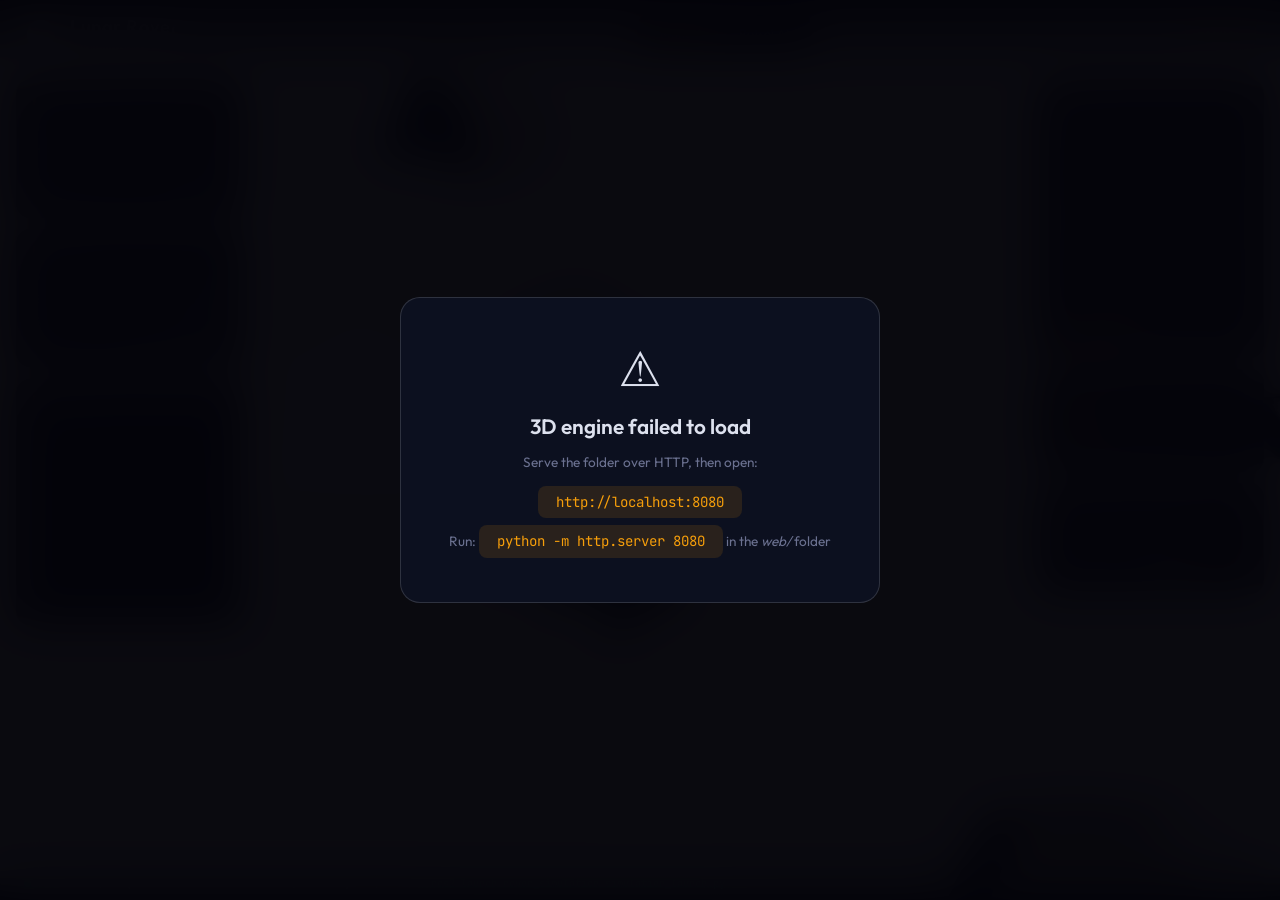
==== web/index.html @ d685cdd5 "Initial clean structure: rover simulation + phase 1/2 setup" ====
<!DOCTYPE html>
<html lang="en">

<head>
  <meta charset="UTF-8" />
  <meta name="viewport" content="width=device-width, initial-scale=1.0" />
  <title>Lunar Rover — Quantum Navigation Sim</title>
  <meta name="description"
    content="Real-time 3D lunar rover simulation with autonomous patrol and quantum-assisted navigation." />
  <link rel="preconnect" href="https://fonts.googleapis.com" />
  <link rel="preconnect" href="https://fonts.gstatic.com" crossorigin />
  <link
    href="https://fonts.googleapis.com/css2?family=JetBrains+Mono:wght@400;600&family=Outfit:wght@300;400;500;600&display=swap"
    rel="stylesheet" />
  <link rel="stylesheet" href="css/style.css" />
</head>

<body>
  <!-- 3D canvas -->
  <div id="canvas-wrap"></div>

  <!-- error overlay (shown if THREE fails) -->
  <div id="load-error" class="load-error" hidden>
    <div class="error-box">
      <span class="error-icon">⚠</span>
      <h2>3D engine failed to load</h2>
      <p>Serve the folder over HTTP, then open:</p>
      <code>http://localhost:8080</code>
      <p class="hint">Run: <code>python -m http.server 8080</code> in the <em>web/</em> folder</p>
    </div>
  </div>

  <!-- ── TOP BAR ──────────────────────────────────────────── -->
  <header class="top-bar" role="banner">
    <div class="brand">
      <div class="brand-moon">🌑</div>
      <div>
        <h1>Lunar Rover</h1>
        <p class="brand-sub">Quantum Navigation · Phase 3 Simulation</p>
      </div>
    </div>

    <div class="mode-tabs" role="tablist" aria-label="Drive mode">
      <button id="tab-manual" type="button" class="tab active" data-mode="manual" role="tab"
        aria-selected="true">Manual</button>
      <button id="tab-patrol" type="button" class="tab" data-mode="patrol" role="tab" aria-selected="false">Patrol
        AI</button>
    </div>

    <div class="top-info">
      <span class="top-badge" id="badge-mode">MANUAL</span>
    </div>
  </header>

  <!-- ── LEFT HUD — Telemetry ──────────────────────────────── -->
  <aside class="hud left" aria-label="Telemetry">
    <section class="panel">
      <h2>Telemetry</h2>
      <dl class="stats">
        <div class="stat-row">
          <dt>Speed</dt>
          <dd id="stat-speed" class="accent">0.00 m/s</dd>
        </div>
        <div class="stat-row">
          <dt>Heading</dt>
          <dd id="stat-heading">0°</dd>
        </div>
        <div class="stat-row">
          <dt>Position</dt>
          <dd id="stat-pos">−3.0, 3.0</dd>
        </div>
        <div class="stat-row">
          <dt>Goal dist.</dt>
          <dd id="stat-goal" class="goal-dd">— m</dd>
        </div>
      </dl>
    </section>

    <section class="panel">
      <h2>System</h2>
      <dl class="stats">
        <div class="stat-row">
          <dt>Battery</dt>
          <dd id="stat-battery" class="success">100%</dd>
        </div>
        <div class="stat-row">
          <dt>Gravity</dt>
          <dd id="stat-grav">1.62 m/s²</dd>
        </div>
        <div class="stat-row">
          <dt>Surface °C</dt>
          <dd id="stat-temp">−153 °C</dd>
        </div>
        <div class="stat-row">
          <dt>Terrain</dt>
          <dd>Lunar regolith</dd>
        </div>
      </dl>
    </section>

    <section class="panel mini-map-panel">
      <h2>Mini Map</h2>
      <canvas id="minimap" width="176" height="176" aria-label="Overhead mini map"></canvas>
    </section>
  </aside>

  <!-- ── RIGHT HUD — Controls ──────────────────────────────── -->
  <aside class="hud right" aria-label="Controls">
    <section class="panel controls-panel">
      <h2>Drive</h2>
      <p class="hint">WASD · Arrow keys · On-screen pad</p>
      <div class="dpad" id="dpad" role="group" aria-label="Direction pad">
        <button id="btn-fwd" type="button" class="dpad-btn" data-key="w" aria-label="Forward">▲</button>
        <button id="btn-left" type="button" class="dpad-btn" data-key="a" aria-label="Turn left">◀</button>
        <button id="btn-stop" type="button" class="dpad-btn stop" data-key=" " aria-label="Stop">■</button>
        <button id="btn-right" type="button" class="dpad-btn" data-key="d" aria-label="Turn right">▶</button>
        <button id="btn-rev" type="button" class="dpad-btn" data-key="s" aria-label="Reverse">▼</button>
      </div>
      <label class="slider-row">
        <span>Max speed &nbsp;<strong id="speed-val">0.5</strong> m/s</span>
        <input id="speed-slider" type="range" min="0.1" max="1.5" step="0.05" value="0.5" aria-label="Max speed" />
      </label>
    </section>

    <section class="panel">
      <h2>Camera</h2>
      <div class="cam-btns" role="group" aria-label="Camera mode">
        <button id="cam-chase" type="button" class="cam-btn active" data-cam="chase">Chase</button>
        <button id="cam-orbit" type="button" class="cam-btn" data-cam="orbit">Orbit</button>
        <button id="cam-top" type="button" class="cam-btn" data-cam="top">Top</button>
      </div>
      <p class="hint orbit-hint">Orbit: drag · scroll to zoom</p>
    </section>

    <section class="panel">
      <h2>Quantum AI</h2>
      <div class="quantum-display">
        <div class="q-bar-row">
          <span>Path optimiser</span>
          <div class="q-bar">
            <div class="q-fill" id="q-path" style="width:78%"></div>
          </div>
          <span class="q-pct">78%</span>
        </div>
        <div class="q-bar-row">
          <span>Energy model</span>
          <div class="q-bar">
            <div class="q-fill" id="q-energy" style="width:62%"></div>
          </div>
          <span class="q-pct">62%</span>
        </div>
        <div class="q-bar-row">
          <span>Hazard detect</span>
          <div class="q-bar">
            <div class="q-fill" id="q-hazard" style="width:91%"></div>
          </div>
          <span class="q-pct">91%</span>
        </div>
      </div>
    </section>
  </aside>

  <!-- ── STATUS BAR ────────────────────────────────────────── -->
  <footer class="status-bar" role="contentinfo">
    <span class="status-dot"></span>
    <span id="status-msg">Click here, then press W to drive forward · WASD / Arrow keys</span>
    <span class="sep">|</span>
    <span>ROS2: <code>ros2 launch rover_simulation simulation_launch.py</code></span>
  </footer>

  <script src="lib/three.min.js"></script>
  <script src="js/sim.js"></script>
  <script>
    // Speed slider label
    var sl = document.getElementById("speed-slider");
    var sv = document.getElementById("speed-val");
    if (sl && sv) sl.addEventListener("input", function () { sv.textContent = parseFloat(sl.value).toFixed(2); });

    // Mode badge
    document.querySelectorAll(".tab").forEach(function (t) {
      t.addEventListener("click", function () {
        var b = document.getElementById("badge-mode");
        if (b) b.textContent = t.dataset.mode.toUpperCase();
        document.querySelectorAll(".tab").forEach(function (x) { x.setAttribute("aria-selected", "false"); });
        t.setAttribute("aria-selected", "true");
      });
    });

    // Mini-map
    var canvas = document.getElementById("minimap");
    var ctx = canvas ? canvas.getContext("2d") : null;
    function drawMinimap() {
      if (!ctx) return;
      var W = 176, H = 176, scale = 6;
      ctx.fillStyle = "#0a0c14";
      ctx.fillRect(0, 0, W, H);
      // grid
      ctx.strokeStyle = "rgba(255,255,255,0.05)";
      ctx.lineWidth = 0.5;
      for (var g = 0; g < W; g += 22) { ctx.beginPath(); ctx.moveTo(g, 0); ctx.lineTo(g, H); ctx.stroke(); }
      for (var g2 = 0; g2 < H; g2 += 22) { ctx.beginPath(); ctx.moveTo(0, g2); ctx.lineTo(W, g2); ctx.stroke(); }
      // goal
      var gx = W / 2 + 8 * scale, gz = H / 2 + (-4) * scale;
      ctx.fillStyle = "#ff6600";
      ctx.beginPath(); ctx.arc(gx, gz, 5, 0, Math.PI * 2); ctx.fill();
      ctx.fillStyle = "rgba(255,102,0,0.2)";
      ctx.beginPath(); ctx.arc(gx, gz, 12, 0, Math.PI * 2); ctx.fill();
      requestAnimationFrame(drawMinimap);
    }
    drawMinimap();
  </script>
</body>

</html>
---- web/css/style.css ----
/* ============================================================
   Lunar Rover — Simulation UI  (complete rewrite)
   ============================================================ */

/* ── tokens ─────────────────────────────────────────────────── */
:root {
  --bg: #04040a;
  --surface: rgba(8, 10, 20, 0.88);
  --surface-hi: rgba(14, 18, 34, 0.92);
  --border: rgba(255, 255, 255, 0.07);
  --border-hi: rgba(255, 255, 255, 0.14);
  --text: #dde1ee;
  --muted: #6b7190;
  --accent: #f59e0b;
  --accent-glow: rgba(245, 158, 11, 0.25);
  --accent-dim: rgba(245, 158, 11, 0.12);
  --success: #34d399;
  --danger: #f87171;
  --blue: #60a5fa;
  --font: "Outfit", system-ui, sans-serif;
  --mono: "JetBrains Mono", monospace;
  --radius: 14px;
  --panel-blur: 20px;
}

/* ── reset ────────────────────────────────────────────────────── */
*,
*::before,
*::after {
  box-sizing: border-box;
  margin: 0;
  padding: 0;
}

html,
body {
  width: 100%;
  height: 100%;
  overflow: hidden;
  font-family: var(--font);
  color: var(--text);
  background: var(--bg);
}

body {
  outline: none;
}

/* ── canvas ────────────────────────────────────────────────────── */
#canvas-wrap {
  position: fixed;
  inset: 0;
  z-index: 0;
  pointer-events: auto;
}

#canvas-wrap canvas {
  display: block;
  width: 100%;
  height: 100%;
}

/* ── error overlay ─────────────────────────────────────────────── */
.load-error {
  position: fixed;
  inset: 0;
  z-index: 200;
  display: flex;
  align-items: center;
  justify-content: center;
  background: rgba(4, 4, 10, 0.97);
  backdrop-filter: blur(20px);
}

.error-box {
  text-align: center;
  padding: 2.5rem 3rem;
  background: var(--surface-hi);
  border: 1px solid var(--border-hi);
  border-radius: 20px;
  display: flex;
  flex-direction: column;
  align-items: center;
  gap: 0.9rem;
}

.error-icon {
  font-size: 3rem;
}

.error-box h2 {
  font-size: 1.3rem;
  font-weight: 600;
}

.error-box p {
  color: var(--muted);
  font-size: 0.85rem;
}

.error-box code {
  font-family: var(--mono);
  font-size: 0.88rem;
  color: var(--accent);
  background: var(--accent-dim);
  padding: 0.45rem 1.1rem;
  border-radius: 8px;
}

/* ── top bar ────────────────────────────────────────────────────── */
.top-bar {
  position: fixed;
  top: 0;
  left: 0;
  right: 0;
  z-index: 10;
  display: flex;
  align-items: center;
  justify-content: space-between;
  padding: 0.85rem 1.5rem;
  background: linear-gradient(180deg, rgba(4, 4, 10, 0.96) 0%, transparent 100%);
  pointer-events: none;
}

.top-bar>* {
  pointer-events: auto;
}

/* brand */
.brand {
  display: flex;
  align-items: center;
  gap: 0.8rem;
}

.brand-moon {
  font-size: 2rem;
  filter: drop-shadow(0 0 10px rgba(245, 158, 11, 0.5));
  animation: moonPulse 4s ease-in-out infinite;
}

@keyframes moonPulse {

  0%,
  100% {
    filter: drop-shadow(0 0 10px rgba(245, 158, 11, 0.4));
  }

  50% {
    filter: drop-shadow(0 0 20px rgba(245, 158, 11, 0.8));
  }
}

.brand h1 {
  font-size: 1.15rem;
  font-weight: 600;
  letter-spacing: 0.03em;
}

.brand-sub {
  font-size: 0.68rem;
  color: var(--muted);
  margin-top: 1px;
}

/* mode tabs */
.mode-tabs {
  display: flex;
  gap: 3px;
  padding: 4px;
  background: var(--surface);
  border: 1px solid var(--border);
  border-radius: 12px;
  backdrop-filter: blur(var(--panel-blur));
}

.tab {
  font-family: var(--font);
  font-size: 0.78rem;
  font-weight: 500;
  padding: 0.42rem 1.1rem;
  border: none;
  border-radius: 8px;
  background: transparent;
  color: var(--muted);
  cursor: pointer;
  transition: all 0.2s;
}

.tab:hover {
  color: var(--text);
  background: rgba(255, 255, 255, 0.05);
}

.tab.active {
  background: var(--accent-dim);
  color: var(--accent);
}

/* top badge */
.top-info {
  display: flex;
  align-items: center;
  gap: 0.75rem;
}

.top-badge {
  font-family: var(--mono);
  font-size: 0.65rem;
  font-weight: 600;
  letter-spacing: 0.15em;
  color: var(--accent);
  background: var(--accent-dim);
  border: 1px solid rgba(245, 158, 11, 0.3);
  padding: 0.3rem 0.75rem;
  border-radius: 6px;
}

/* ── HUD panels ─────────────────────────────────────────────────── */
.hud {
  position: fixed;
  top: 5rem;
  z-index: 10;
  width: 226px;
  display: flex;
  flex-direction: column;
  gap: 0.7rem;
  pointer-events: none;
}

.hud button,
.hud input,
.hud .dpad,
.hud .cam-btns,
.hud canvas,
.hud .quantum-display {
  pointer-events: auto;
}

.hud.left {
  left: 1rem;
}

.hud.right {
  right: 1rem;
}

.panel {
  background: var(--surface);
  border: 1px solid var(--border);
  border-radius: var(--radius);
  padding: 0.9rem 1rem;
  backdrop-filter: blur(var(--panel-blur));
  transition: border-color 0.2s;
}

.panel:hover {
  border-color: var(--border-hi);
}

.panel h2 {
  font-size: 0.6rem;
  font-weight: 600;
  text-transform: uppercase;
  letter-spacing: 0.14em;
  color: var(--muted);
  margin-bottom: 0.7rem;
  display: flex;
  align-items: center;
  gap: 0.4rem;
}

.panel h2::before {
  content: "";
  display: block;
  width: 3px;
  height: 10px;
  background: var(--accent);
  border-radius: 2px;
}

/* stats rows */
.stats {
  display: flex;
  flex-direction: column;
  gap: 0.42rem;
}

.stat-row {
  display: flex;
  justify-content: space-between;
  align-items: baseline;
  gap: 0.5rem;
}

.stat-row dt {
  font-size: 0.72rem;
  color: var(--muted);
}

.stat-row dd {
  font-family: var(--mono);
  font-size: 0.76rem;
  font-weight: 600;
  color: var(--text);
}

dd.accent {
  color: var(--accent);
}

dd.success {
  color: var(--success);
}

dd.goal-dd {
  color: var(--blue);
}

/* hint */
.hint {
  font-size: 0.68rem;
  color: var(--muted);
  margin-bottom: 0.7rem;
}

.orbit-hint {
  margin-top: 0.4rem;
  margin-bottom: 0;
}

/* ── D-pad ────────────────────────────────────────────────────────── */
.dpad {
  display: grid;
  grid-template-columns: repeat(3, 1fr);
  grid-template-rows: repeat(3, 1fr);
  gap: 5px;
  max-width: 148px;
  margin: 0 auto 0.9rem;
}

.dpad-btn {
  aspect-ratio: 1;
  border: 1px solid var(--border);
  border-radius: 10px;
  background: rgba(255, 255, 255, 0.035);
  color: var(--text);
  font-size: 0.95rem;
  cursor: pointer;
  transition: background 0.12s, border-color 0.12s, transform 0.08s, box-shadow 0.12s;
  user-select: none;
  -webkit-tap-highlight-color: transparent;
  display: flex;
  align-items: center;
  justify-content: center;
}

.dpad-btn:hover {
  background: rgba(255, 255, 255, 0.08);
  border-color: rgba(255, 255, 255, 0.18);
}

.dpad-btn:active,
.dpad-btn.pressed {
  background: var(--accent-dim);
  border-color: var(--accent);
  transform: scale(0.93);
  box-shadow: 0 0 10px var(--accent-glow);
}

.dpad-btn.stop {
  color: var(--accent);
}

.dpad-btn:nth-child(1) {
  grid-column: 2;
  grid-row: 1;
}

.dpad-btn:nth-child(2) {
  grid-column: 1;
  grid-row: 2;
}

.dpad-btn.stop {
  grid-column: 2;
  grid-row: 2;
}

.dpad-btn:nth-child(4) {
  grid-column: 3;
  grid-row: 2;
}

.dpad-btn:nth-child(5) {
  grid-column: 2;
  grid-row: 3;
}

/* speed slider */
.slider-row {
  display: flex;
  flex-direction: column;
  gap: 0.35rem;
  font-size: 0.72rem;
  color: var(--muted);
  cursor: pointer;
}

.slider-row strong {
  color: var(--accent);
}

.slider-row input[type="range"] {
  width: 100%;
  accent-color: var(--accent);
  cursor: pointer;
}

/* ── Camera buttons ──────────────────────────────────────────────── */
.cam-btns {
  display: flex;
  gap: 5px;
  flex-wrap: wrap;
}

.cam-btn {
  flex: 1;
  min-width: 56px;
  font-family: var(--font);
  font-size: 0.7rem;
  padding: 0.38rem 0.5rem;
  border: 1px solid var(--border);
  border-radius: 8px;
  background: transparent;
  color: var(--muted);
  cursor: pointer;
  transition: all 0.15s;
}

.cam-btn:hover,
.cam-btn.active {
  border-color: var(--accent);
  color: var(--accent);
  background: var(--accent-dim);
}

/* ── Quantum AI bars ─────────────────────────────────────────────── */
.quantum-display {
  display: flex;
  flex-direction: column;
  gap: 0.55rem;
}

.q-bar-row {
  display: flex;
  align-items: center;
  gap: 0.5rem;
  font-size: 0.65rem;
  color: var(--muted);
}

.q-bar-row span:first-child {
  min-width: 80px;
}

.q-bar {
  flex: 1;
  height: 4px;
  background: rgba(255, 255, 255, 0.06);
  border-radius: 4px;
  overflow: hidden;
}

.q-fill {
  height: 100%;
  border-radius: 4px;
  background: linear-gradient(90deg, var(--blue), var(--accent));
  animation: qPulse 3s ease-in-out infinite;
}

@keyframes qPulse {

  0%,
  100% {
    opacity: 1;
  }

  50% {
    opacity: 0.6;
  }
}

.q-pct {
  font-family: var(--mono);
  font-size: 0.62rem;
  color: var(--accent);
  min-width: 30px;
}

/* ── Mini-map ────────────────────────────────────────────────────── */
.mini-map-panel canvas {
  display: block;
  border-radius: 8px;
  border: 1px solid var(--border);
  width: 100%;
}

/* ── Status bar ──────────────────────────────────────────────────── */
.status-bar {
  position: fixed;
  bottom: 0;
  left: 0;
  right: 0;
  z-index: 10;
  display: flex;
  align-items: center;
  gap: 0.5rem 1.2rem;
  flex-wrap: wrap;
  padding: 0.6rem 1.5rem;
  font-size: 0.7rem;
  color: var(--muted);
  background: linear-gradient(0deg, rgba(4, 4, 10, 0.97) 0%, transparent 100%);
}

.status-dot {
  width: 7px;
  height: 7px;
  border-radius: 50%;
  background: var(--success);
  box-shadow: 0 0 8px var(--success);
  animation: blink 2s ease-in-out infinite;
  flex-shrink: 0;
}

@keyframes blink {

  0%,
  100% {
    opacity: 1
  }

  50% {
    opacity: 0.3
  }
}

.status-bar code {
  font-family: var(--mono);
  font-size: 0.66rem;
  color: var(--success);
}

.sep {
  opacity: 0.25;
}

/* ── responsive ──────────────────────────────────────────────────── */
@media (max-width: 960px) {
  .hud {
    width: 196px;
  }
}

@media (max-width: 700px) {
  .hud.left {
    display: none;
  }

  .hud.right {
    width: auto;
    left: 0.75rem;
    right: 0.75rem;
    top: auto;
    bottom: 3.5rem;
    flex-direction: row;
    flex-wrap: wrap;
  }

  .hud.right .panel {
    flex: 1;
    min-width: 140px;
  }

  .panel h2::before {
    display: none;
  }
}
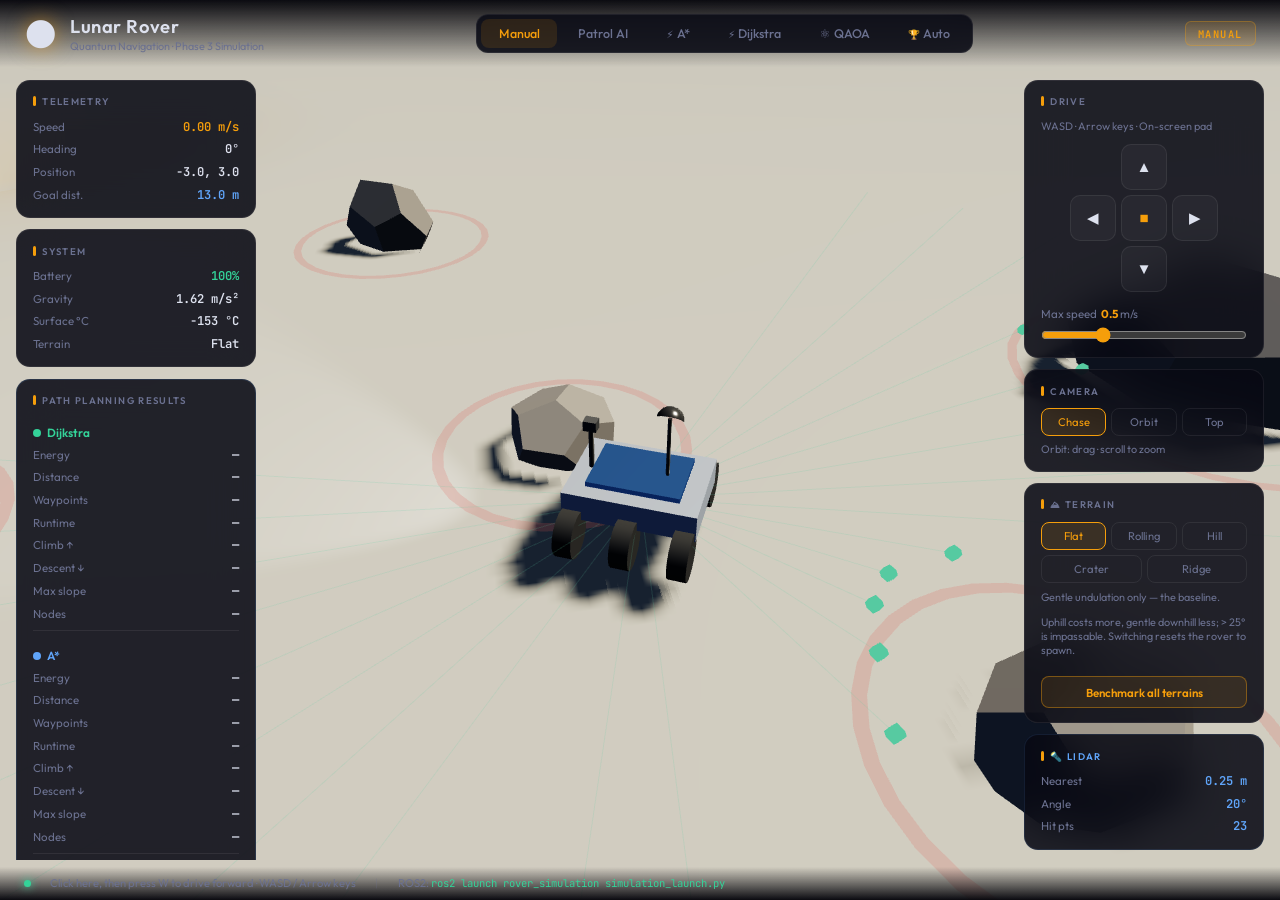
==== commit 35f7e219: "web sim: uphill/downhill terrain and algorithm benchmark Add selectable terrain profiles (flat, roll" ====
--- a/web/index.html
+++ b/web/index.html
@@ -45,6 +45,10 @@
         aria-selected="true">Manual</button>
       <button id="tab-patrol" type="button" class="tab" data-mode="patrol" role="tab" aria-selected="false">Patrol
         AI</button>
+      <button id="tab-astar" type="button" class="tab tab-algo" data-mode="astar" role="tab" aria-selected="false">A*</button>
+      <button id="tab-dijkstra" type="button" class="tab tab-algo" data-mode="dijkstra" role="tab" aria-selected="false">Dijkstra</button>
+      <button id="tab-qaoa" type="button" class="tab tab-quantum" data-mode="qaoa" role="tab" aria-selected="false">QAOA</button>
+      <button id="tab-auto" type="button" class="tab tab-auto" data-mode="auto" role="tab" aria-selected="false">Auto</button>
     </div>
 
     <div class="top-info">
@@ -93,9 +97,105 @@
         </div>
         <div class="stat-row">
           <dt>Terrain</dt>
-          <dd>Lunar regolith</dd>
-        </div>
-      </dl>
+          <dd id="stat-terrain">Flat</dd>
+        </div>
+      </dl>
+    </section>
+
+    <!-- ── Algorithm Results Panel ──────────────────────────── -->
+    <section class="panel results-panel" id="results-panel">
+      <h2>Path Planning Results</h2>
+      <div class="algo-results">
+        <div class="algo-block">
+          <div class="algo-header dijkstra-header">
+            <span class="algo-dot" style="background:#34d399;"></span>
+            <strong>Dijkstra</strong>
+          </div>
+          <dl class="stats">
+            <div class="stat-row"><dt>Energy</dt><dd id="res-dijk-energy" class="mono-val">—</dd></div>
+            <div class="stat-row"><dt>Distance</dt><dd id="res-dijk-dist" class="mono-val">—</dd></div>
+            <div class="stat-row"><dt>Waypoints</dt><dd id="res-dijk-wp" class="mono-val">—</dd></div>
+            <div class="stat-row"><dt>Runtime</dt><dd id="res-dijk-time" class="mono-val">—</dd></div>
+            <div class="stat-row"><dt>Climb ↑</dt><dd id="res-dijk-climb" class="mono-val">—</dd></div>
+            <div class="stat-row"><dt>Descent ↓</dt><dd id="res-dijk-desc" class="mono-val">—</dd></div>
+            <div class="stat-row"><dt>Max slope</dt><dd id="res-dijk-slope" class="mono-val">—</dd></div>
+            <div class="stat-row"><dt>Nodes</dt><dd id="res-dijk-nodes" class="mono-val">—</dd></div>
+          </dl>
+        </div>
+        <div class="algo-block">
+          <div class="algo-header astar-header">
+            <span class="algo-dot" style="background:#60a5fa;"></span>
+            <strong>A*</strong>
+          </div>
+          <dl class="stats">
+            <div class="stat-row"><dt>Energy</dt><dd id="res-astar-energy" class="mono-val">—</dd></div>
+            <div class="stat-row"><dt>Distance</dt><dd id="res-astar-dist" class="mono-val">—</dd></div>
+            <div class="stat-row"><dt>Waypoints</dt><dd id="res-astar-wp" class="mono-val">—</dd></div>
+            <div class="stat-row"><dt>Runtime</dt><dd id="res-astar-time" class="mono-val">—</dd></div>
+            <div class="stat-row"><dt>Climb ↑</dt><dd id="res-astar-climb" class="mono-val">—</dd></div>
+            <div class="stat-row"><dt>Descent ↓</dt><dd id="res-astar-desc" class="mono-val">—</dd></div>
+            <div class="stat-row"><dt>Max slope</dt><dd id="res-astar-slope" class="mono-val">—</dd></div>
+            <div class="stat-row"><dt>Nodes</dt><dd id="res-astar-nodes" class="mono-val">—</dd></div>
+          </dl>
+        </div>
+        <div class="algo-comparison" id="res-comparison">
+          Select A* or Dijkstra mode to compute paths
+        </div>
+      </div>
+    </section>
+
+    <!-- ── QAOA Quantum Results Panel ───────────────────────── -->
+    <section class="panel results-panel qaoa-panel" id="qaoa-panel">
+      <h2>⚛ QAOA Quantum</h2>
+      <div class="algo-results">
+        <div class="algo-block">
+          <div class="algo-header qaoa-header">
+            <span class="algo-dot" style="background:#c084fc;"></span>
+            <strong>QAOA Path</strong>
+          </div>
+          <dl class="stats">
+            <div class="stat-row"><dt>Energy</dt><dd id="res-qaoa-energy" class="mono-val">—</dd></div>
+            <div class="stat-row"><dt>Distance</dt><dd id="res-qaoa-dist" class="mono-val">—</dd></div>
+            <div class="stat-row"><dt>Waypoints</dt><dd id="res-qaoa-wp" class="mono-val">—</dd></div>
+            <div class="stat-row"><dt>Runtime</dt><dd id="res-qaoa-time" class="mono-val">—</dd></div>
+            <div class="stat-row"><dt>Climb ↑</dt><dd id="res-qaoa-climb" class="mono-val">—</dd></div>
+            <div class="stat-row"><dt>Descent ↓</dt><dd id="res-qaoa-desc" class="mono-val">—</dd></div>
+            <div class="stat-row"><dt>Max slope</dt><dd id="res-qaoa-slope" class="mono-val">—</dd></div>
+            <div class="stat-row"><dt>Nodes</dt><dd id="res-qaoa-nodes" class="mono-val">—</dd></div>
+          </dl>
+        </div>
+        <div class="algo-block">
+          <div class="algo-header qaoa-header">
+            <span class="algo-dot" style="background:#c084fc;"></span>
+            <strong>Circuit Info</strong>
+          </div>
+          <dl class="stats">
+            <div class="stat-row"><dt>Qubits</dt><dd id="res-qaoa-qubits" class="mono-val qaoa-accent">—</dd></div>
+            <div class="stat-row"><dt>Shots</dt><dd id="res-qaoa-shots" class="mono-val qaoa-accent">—</dd></div>
+            <div class="stat-row"><dt>Depth</dt><dd id="res-qaoa-reps" class="mono-val qaoa-accent">—</dd></div>
+            <div class="stat-row"><dt>⟨C⟩</dt><dd id="res-qaoa-expect" class="mono-val qaoa-accent">—</dd></div>
+            <div class="stat-row"><dt>Valid</dt><dd id="res-qaoa-valid" class="mono-val qaoa-accent">—</dd></div>
+          </dl>
+        </div>
+        <div class="algo-comparison qaoa-comparison" id="res-qaoa-comparison">
+          Select QAOA mode to run quantum optimisation
+        </div>
+      </div>
+    </section>
+
+    <!-- ── Auto Winner ──────────────────────────────────────── -->
+    <section class="panel auto-winner-panel" id="auto-winner-panel">
+      <h2>🏆 Algorithm Comparison</h2>
+      <div class="auto-winner-box" id="auto-winner" style="display:none;">
+        Select any algorithm mode to compare
+      </div>
+    </section>
+
+    <section class="panel bench-panel" id="bench-panel">
+      <h2>⛰ Terrain Benchmark</h2>
+      <div id="bench-out" class="bench-out">
+        Run <em>Benchmark all terrains</em> (right panel) to compare every algorithm on every slope profile.
+      </div>
     </section>
 
     <section class="panel mini-map-panel">
@@ -132,6 +232,62 @@
       <p class="hint orbit-hint">Orbit: drag · scroll to zoom</p>
     </section>
 
+    <section class="panel terrain-panel">
+      <h2>⛰ Terrain</h2>
+      <div class="cam-btns" role="group" aria-label="Terrain profile">
+        <button type="button" class="cam-btn terrain-btn active" data-terrain="flat">Flat</button>
+        <button type="button" class="cam-btn terrain-btn" data-terrain="rolling">Rolling</button>
+        <button type="button" class="cam-btn terrain-btn" data-terrain="hill">Hill</button>
+        <button type="button" class="cam-btn terrain-btn" data-terrain="crater">Crater</button>
+        <button type="button" class="cam-btn terrain-btn" data-terrain="ridge">Ridge</button>
+      </div>
+      <p class="hint" id="terrain-desc">Gentle undulation only — the baseline.</p>
+      <p class="hint">Uphill costs more, gentle downhill less; &gt; 25° is impassable. Switching resets the rover to spawn.</p>
+      <button type="button" id="btn-benchmark" class="bench-btn">Benchmark all terrains</button>
+    </section>
+
+    <!-- ── Sensor Data Panels ──────────────────────────────── -->
+    <section class="panel sensor-panel">
+      <h2>🔦 LiDAR</h2>
+      <dl class="stats">
+        <div class="stat-row"><dt>Nearest</dt><dd id="sens-lidar-near" class="mono-val sensor-val">— m</dd></div>
+        <div class="stat-row"><dt>Angle</dt><dd id="sens-lidar-angle" class="mono-val sensor-val">—°</dd></div>
+        <div class="stat-row"><dt>Hit pts</dt><dd id="sens-lidar-pts" class="mono-val sensor-val">—</dd></div>
+      </dl>
+    </section>
+
+    <section class="panel sensor-panel">
+      <h2>📐 IMU</h2>
+      <dl class="stats">
+        <div class="stat-row"><dt>Slope</dt><dd id="sens-imu-slope" class="mono-val sensor-val">—°</dd></div>
+        <div class="stat-row"><dt>Pitch</dt><dd id="sens-imu-pitch" class="mono-val sensor-val">—°</dd></div>
+        <div class="stat-row"><dt>Accel X</dt><dd id="sens-imu-ax" class="mono-val sensor-val">—</dd></div>
+        <div class="stat-row"><dt>Accel Z</dt><dd id="sens-imu-az" class="mono-val sensor-val">—</dd></div>
+      </dl>
+    </section>
+
+    <section class="panel sensor-panel">
+      <h2>⚙ Odometry</h2>
+      <dl class="stats">
+        <div class="stat-row"><dt>Odom X</dt><dd id="sens-odom-x" class="mono-val sensor-val">—</dd></div>
+        <div class="stat-row"><dt>Odom Z</dt><dd id="sens-odom-z" class="mono-val sensor-val">—</dd></div>
+        <div class="stat-row"><dt>Heading</dt><dd id="sens-odom-theta" class="mono-val sensor-val">—°</dd></div>
+        <div class="stat-row"><dt>Distance</dt><dd id="sens-odom-dist" class="mono-val sensor-val">— m</dd></div>
+        <div class="stat-row"><dt>Climb ↑</dt><dd id="sens-odom-climb" class="mono-val sensor-val">— m</dd></div>
+        <div class="stat-row"><dt>Descent ↓</dt><dd id="sens-odom-desc" class="mono-val sensor-val">— m</dd></div>
+      </dl>
+    </section>
+
+    <section class="panel sensor-panel">
+      <h2>🔋 Energy</h2>
+      <dl class="stats">
+        <div class="stat-row"><dt>Power</dt><dd id="sens-power" class="mono-val sensor-val">— W</dd></div>
+        <div class="stat-row"><dt>Current</dt><dd id="sens-current" class="mono-val sensor-val">— A</dd></div>
+        <div class="stat-row"><dt>Gravity</dt><dd id="sens-grav-power" class="mono-val sensor-val">— W</dd></div>
+        <div class="stat-row"><dt>Used</dt><dd id="sens-consumed" class="mono-val sensor-val">— kJ</dd></div>
+      </dl>
+    </section>
+
     <section class="panel">
       <h2>Quantum AI</h2>
       <div class="quantum-display">
@@ -155,6 +311,37 @@
             <div class="q-fill" id="q-hazard" style="width:91%"></div>
           </div>
           <span class="q-pct">91%</span>
+        </div>
+      </div>
+    </section>
+
+    <!-- ── Path Legend ──────────────────────────────────────── -->
+    <section class="panel">
+      <h2>Path Legend</h2>
+      <div class="path-legend">
+        <div class="legend-row">
+          <span class="legend-swatch" style="background:#34d399;"></span>
+          <span>Dijkstra (shortest distance, slope-blind)</span>
+        </div>
+        <div class="legend-row">
+          <span class="legend-swatch" style="background:#60a5fa;"></span>
+          <span>A* (energy-aware heuristic search)</span>
+        </div>
+        <div class="legend-row">
+          <span class="legend-swatch" style="background:#c084fc;"></span>
+          <span>QAOA (energy-aware, quantum sampled)</span>
+        </div>
+        <div class="legend-row">
+          <span class="legend-swatch" style="background:#ff3333; opacity:0.5;"></span>
+          <span>Obstacle zone</span>
+        </div>
+        <div class="legend-row">
+          <span class="legend-swatch" style="background:#c9893f;"></span>
+          <span>Steep ground (tinted by slope)</span>
+        </div>
+        <div class="legend-row">
+          <span class="legend-swatch" style="background:#a8443a;"></span>
+          <span>Impassable (&gt; 25°)</span>
         </div>
       </div>
     </section>
@@ -211,4 +398,4 @@
   </script>
 </body>
 
-</html>+</html>
--- a/web/css/style.css
+++ b/web/css/style.css
@@ -61,7 +61,7 @@
 }
 
 /* ── error overlay ─────────────────────────────────────────────── */
-.load-error {
+.load-error:not([hidden]) {
   position: fixed;
   inset: 0;
   z-index: 200;
@@ -221,11 +221,34 @@
   position: fixed;
   top: 5rem;
   z-index: 10;
-  width: 226px;
+  width: 240px;
   display: flex;
   flex-direction: column;
   gap: 0.7rem;
   pointer-events: none;
+  max-height: calc(100vh - 7.5rem);
+  overflow-y: auto;
+  overflow-x: hidden;
+  padding-bottom: 1rem;
+  scrollbar-width: thin;
+  scrollbar-color: rgba(255,255,255,0.15) transparent;
+}
+
+.hud::-webkit-scrollbar {
+  width: 5px;
+}
+
+.hud::-webkit-scrollbar-track {
+  background: transparent;
+}
+
+.hud::-webkit-scrollbar-thumb {
+  background: rgba(255,255,255,0.15);
+  border-radius: 4px;
+}
+
+.hud::-webkit-scrollbar-thumb:hover {
+  background: rgba(255,255,255,0.3);
 }
 
 .hud button,
@@ -233,16 +256,19 @@
 .hud .dpad,
 .hud .cam-btns,
 .hud canvas,
-.hud .quantum-display {
+.hud .quantum-display,
+.hud .panel {
   pointer-events: auto;
 }
 
 .hud.left {
   left: 1rem;
+  pointer-events: auto;
 }
 
 .hud.right {
   right: 1rem;
+  pointer-events: auto;
 }
 
 .panel {
@@ -445,6 +471,24 @@
   background: var(--accent-dim);
 }
 
+/* ── Sensor Data Panels ──────────────────────────────────────────── */
+.sensor-panel {
+  border-color: rgba(96, 165, 250, 0.12);
+}
+
+.sensor-panel h2 {
+  color: var(--blue);
+}
+
+.sensor-val {
+  color: var(--blue) !important;
+  font-variant-numeric: tabular-nums;
+}
+
+.danger-text {
+  color: var(--danger) !important;
+}
+
 /* ── Quantum AI bars ─────────────────────────────────────────────── */
 .quantum-display {
   display: flex;
@@ -555,6 +599,213 @@
   opacity: 0.25;
 }
 
+/* ── Algorithm Results Panel ──────────────────────────────────────── */
+.results-panel {
+  border-color: rgba(96, 165, 250, 0.15);
+}
+
+.algo-results {
+  display: flex;
+  flex-direction: column;
+  gap: 0.6rem;
+}
+
+.algo-block {
+  padding: 0.5rem 0;
+  border-bottom: 1px solid var(--border);
+}
+
+.algo-block:last-of-type {
+  border-bottom: none;
+}
+
+.algo-header {
+  display: flex;
+  align-items: center;
+  gap: 0.4rem;
+  margin-bottom: 0.4rem;
+  font-size: 0.72rem;
+}
+
+.algo-dot {
+  display: inline-block;
+  width: 8px;
+  height: 8px;
+  border-radius: 50%;
+  flex-shrink: 0;
+}
+
+.algo-header strong {
+  font-weight: 600;
+  font-size: 0.74rem;
+}
+
+.dijkstra-header strong {
+  color: var(--success);
+}
+
+.astar-header strong {
+  color: var(--blue);
+}
+
+.mono-val {
+  font-family: var(--mono);
+  font-size: 0.72rem;
+  font-weight: 600;
+  color: var(--text);
+}
+
+.algo-comparison {
+  font-size: 0.66rem;
+  color: var(--muted);
+  padding: 0.4rem 0.5rem;
+  background: rgba(255, 255, 255, 0.03);
+  border-radius: 6px;
+  text-align: center;
+  line-height: 1.5;
+}
+
+.res-match {
+  color: var(--success);
+  font-weight: 600;
+}
+
+.res-delta {
+  color: var(--accent);
+  font-weight: 600;
+}
+
+.res-speed {
+  color: var(--blue);
+}
+
+/* ── Algorithm mode tabs ─────────────────────────────────────────── */
+.tab-algo {
+  position: relative;
+}
+
+.tab-algo::before {
+  content: "⚡";
+  margin-right: 0.2rem;
+  font-size: 0.65rem;
+}
+
+/* ── QAOA quantum tab ────────────────────────────────────────────── */
+.tab-quantum {
+  position: relative;
+}
+
+.tab-quantum::before {
+  content: "⚛";
+  margin-right: 0.2rem;
+  font-size: 0.75rem;
+}
+
+.tab-quantum.active {
+  background: rgba(192, 132, 252, 0.15);
+  color: #c084fc;
+  border-color: rgba(192, 132, 252, 0.4);
+}
+
+/* ── QAOA Results Panel ──────────────────────────────────────────── */
+.qaoa-panel {
+  border-color: rgba(192, 132, 252, 0.2);
+}
+
+.qaoa-panel h2 {
+  color: #c084fc;
+}
+
+.qaoa-panel h2::before {
+  background: #c084fc;
+}
+
+.qaoa-header strong {
+  color: #c084fc;
+}
+
+.qaoa-accent {
+  color: #c084fc !important;
+}
+
+.qaoa-comparison {
+  border-top: 1px solid rgba(192, 132, 252, 0.15);
+}
+
+.res-quantum-win {
+  color: #c084fc;
+  font-weight: 600;
+}
+
+/* ── Auto mode tab ───────────────────────────────────────────────── */
+.tab-auto {
+  position: relative;
+}
+
+.tab-auto::before {
+  content: "🏆";
+  margin-right: 0.2rem;
+  font-size: 0.6rem;
+}
+
+.tab-auto.active {
+  background: linear-gradient(135deg, rgba(52, 211, 153, 0.12), rgba(192, 132, 252, 0.12));
+  color: #f59e0b;
+  border-color: rgba(245, 158, 11, 0.4);
+}
+
+/* ── Auto Winner Panel ───────────────────────────────────────────── */
+.auto-winner-panel {
+  border-color: rgba(245, 158, 11, 0.2);
+}
+
+.auto-winner-box {
+  font-size: 0.72rem;
+  padding: 0.5rem 0.6rem;
+  background: rgba(255, 255, 255, 0.03);
+  border-radius: 8px;
+  text-align: center;
+  line-height: 1.6;
+  color: var(--muted);
+}
+
+.auto-winner-box strong {
+  font-weight: 700;
+}
+
+.auto-winner-box em {
+  color: var(--accent);
+  font-style: normal;
+  font-weight: 600;
+}
+
+.winner-icon {
+  font-size: 0.9rem;
+}
+
+/* ── Path Legend ──────────────────────────────────────────────────── */
+.path-legend {
+  display: flex;
+  flex-direction: column;
+  gap: 0.4rem;
+}
+
+.legend-row {
+  display: flex;
+  align-items: center;
+  gap: 0.5rem;
+  font-size: 0.68rem;
+  color: var(--muted);
+}
+
+.legend-swatch {
+  display: inline-block;
+  width: 16px;
+  height: 3px;
+  border-radius: 2px;
+  flex-shrink: 0;
+}
+
 /* ── responsive ──────────────────────────────────────────────────── */
 @media (max-width: 960px) {
   .hud {
@@ -585,4 +836,109 @@
   .panel h2::before {
     display: none;
   }
-}+}
+/* ── Terrain panel & benchmark ───────────────────────────────────── */
+.terrain-panel .hint {
+  margin-top: 0.45rem;
+}
+
+.bench-btn {
+  width: 100%;
+  margin-top: 0.5rem;
+  font-family: var(--font);
+  font-size: 0.72rem;
+  font-weight: 600;
+  padding: 0.45rem 0.5rem;
+  border: 1px solid rgba(245, 158, 11, 0.4);
+  border-radius: 8px;
+  background: rgba(245, 158, 11, 0.1);
+  color: #f59e0b;
+  cursor: pointer;
+  transition: all 0.15s;
+}
+
+.bench-btn:hover:not(:disabled) {
+  background: rgba(245, 158, 11, 0.2);
+}
+
+.bench-btn:disabled {
+  opacity: 0.6;
+  cursor: wait;
+}
+
+.bench-panel {
+  border-color: rgba(245, 158, 11, 0.2);
+}
+
+.bench-out {
+  font-size: 0.68rem;
+  color: var(--muted);
+  line-height: 1.5;
+}
+
+.bench-out em {
+  color: var(--accent);
+  font-style: normal;
+  font-weight: 600;
+}
+
+.bench-table {
+  width: 100%;
+  border-collapse: collapse;
+  font-family: var(--mono);
+  font-size: 0.64rem;
+}
+
+.bench-table th,
+.bench-table td {
+  padding: 0.2rem 0.25rem;
+  text-align: right;
+  border-bottom: 1px solid var(--border);
+}
+
+.bench-table th:first-child,
+.bench-table td:first-child {
+  text-align: left;
+  font-family: var(--font);
+}
+
+.bench-table th {
+  font-weight: 600;
+}
+
+.bench-table td {
+  color: var(--text);
+}
+
+.bench-table .bench-win {
+  font-weight: 700;
+  color: #f59e0b;
+}
+
+.bench-table .bench-fail {
+  color: var(--danger);
+}
+
+.bench-table tfoot td {
+  color: var(--muted);
+  border-bottom: none;
+}
+
+.bench-table tfoot tr:first-child td {
+  border-top: 1px solid var(--border);
+}
+
+.bench-table .bench-overall::before {
+  content: "★ ";
+  color: #f59e0b;
+}
+
+.bench-champ {
+  margin-top: 0.5rem;
+  padding: 0.4rem 0.5rem;
+  background: rgba(245, 158, 11, 0.08);
+  border-radius: 6px;
+  text-align: center;
+  font-size: 0.72rem;
+  color: var(--text);
+}
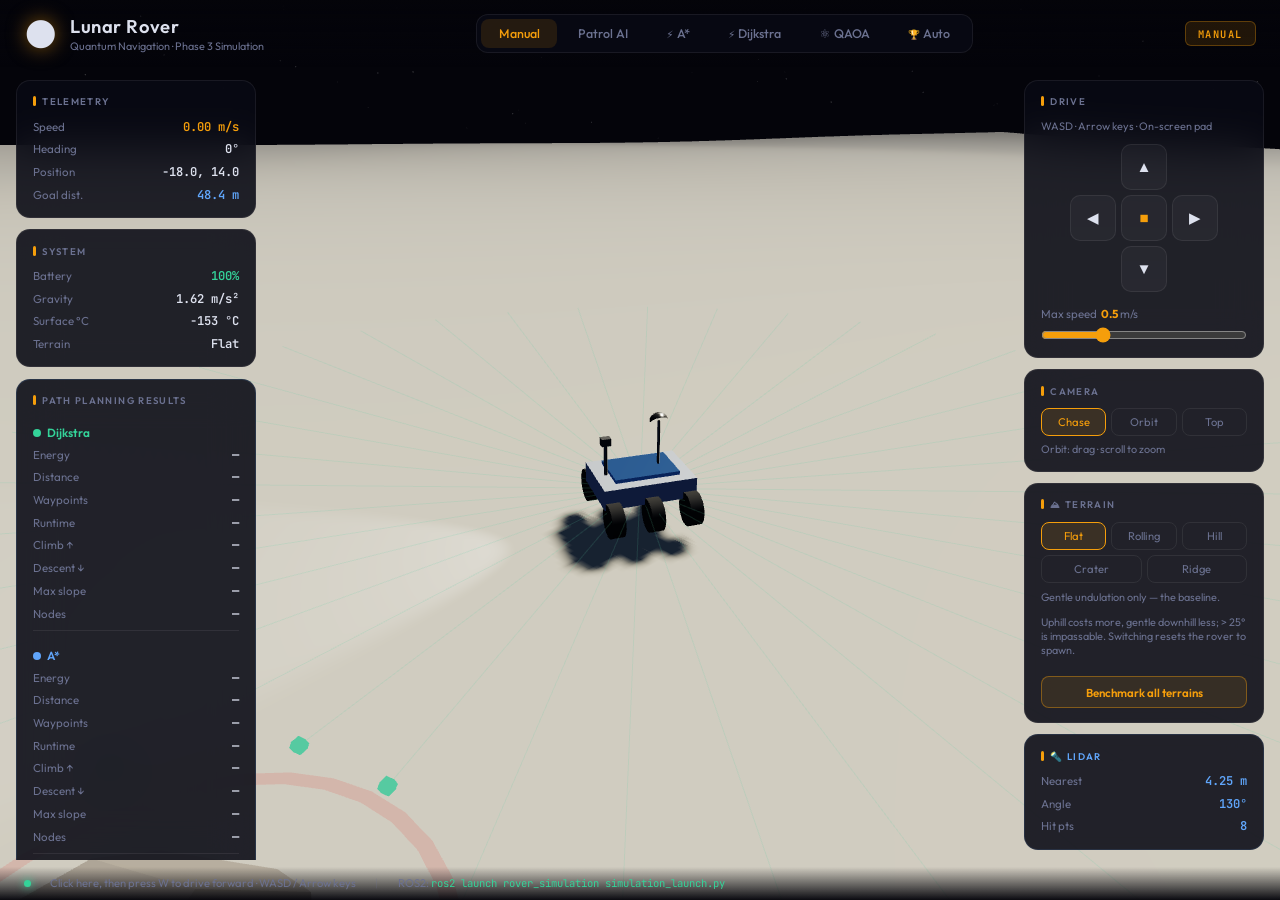
==== commit ef9046b5: "web sim: far-away goal across a larger map Move the spawn to (-18, 14) and the goal to (20, -16), ab" ====
--- a/web/index.html
+++ b/web/index.html
@@ -386,12 +386,24 @@
       ctx.lineWidth = 0.5;
       for (var g = 0; g < W; g += 22) { ctx.beginPath(); ctx.moveTo(g, 0); ctx.lineTo(g, H); ctx.stroke(); }
       for (var g2 = 0; g2 < H; g2 += 22) { ctx.beginPath(); ctx.moveTo(0, g2); ctx.lineTo(W, g2); ctx.stroke(); }
-      // goal
-      var gx = W / 2 + 8 * scale, gz = H / 2 + (-4) * scale;
-      ctx.fillStyle = "#ff6600";
-      ctx.beginPath(); ctx.arc(gx, gz, 5, 0, Math.PI * 2); ctx.fill();
-      ctx.fillStyle = "rgba(255,102,0,0.2)";
-      ctx.beginPath(); ctx.arc(gx, gz, 12, 0, Math.PI * 2); ctx.fill();
+      var sim = window.roverSim;
+      if (sim) {
+        scale = (W / 2 - 6) / sim.extent;  // fit the whole planning grid
+        // start
+        var sx = W / 2 + sim.start[0] * scale, sz = H / 2 + sim.start[1] * scale;
+        ctx.strokeStyle = "rgba(120,200,255,0.8)";
+        ctx.beginPath(); ctx.arc(sx, sz, 4, 0, Math.PI * 2); ctx.stroke();
+        // goal
+        var gx = W / 2 + sim.goal[0] * scale, gz = H / 2 + sim.goal[1] * scale;
+        ctx.fillStyle = "#ff6600";
+        ctx.beginPath(); ctx.arc(gx, gz, 5, 0, Math.PI * 2); ctx.fill();
+        ctx.fillStyle = "rgba(255,102,0,0.2)";
+        ctx.beginPath(); ctx.arc(gx, gz, 12, 0, Math.PI * 2); ctx.fill();
+        // rover
+        var r = sim.rover();
+        ctx.fillStyle = "#7fffd4";
+        ctx.beginPath(); ctx.arc(W / 2 + r[0] * scale, H / 2 + r[1] * scale, 3, 0, Math.PI * 2); ctx.fill();
+      }
       requestAnimationFrame(drawMinimap);
     }
     drawMinimap();
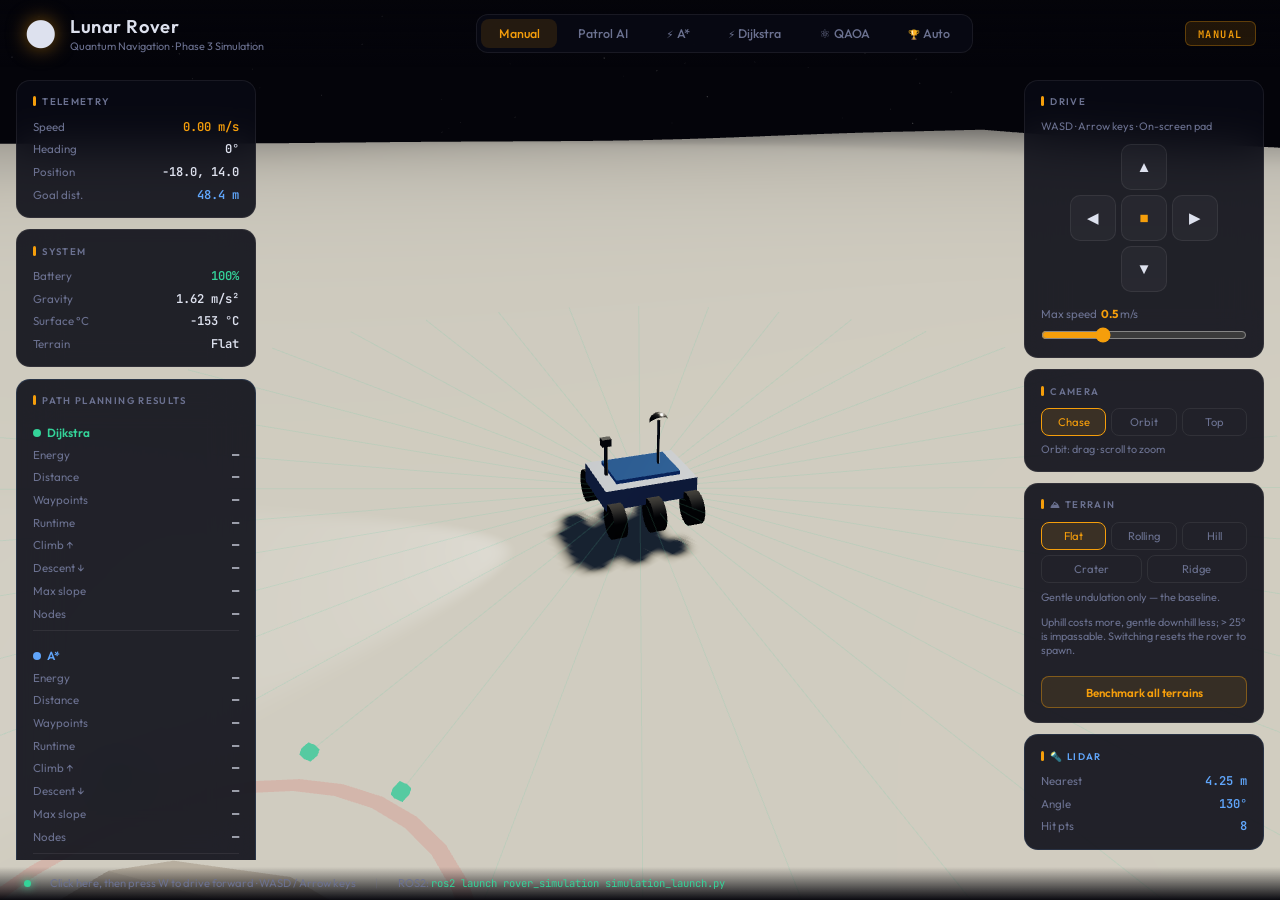
==== commit 7709edad: "new" ====
--- a/web/index.html
+++ b/web/index.html
@@ -356,6 +356,7 @@
   </footer>
 
   <script src="lib/three.min.js"></script>
+  <script src="js/qaoa.js"></script>
   <script src="js/sim.js"></script>
   <script>
     // Speed slider label
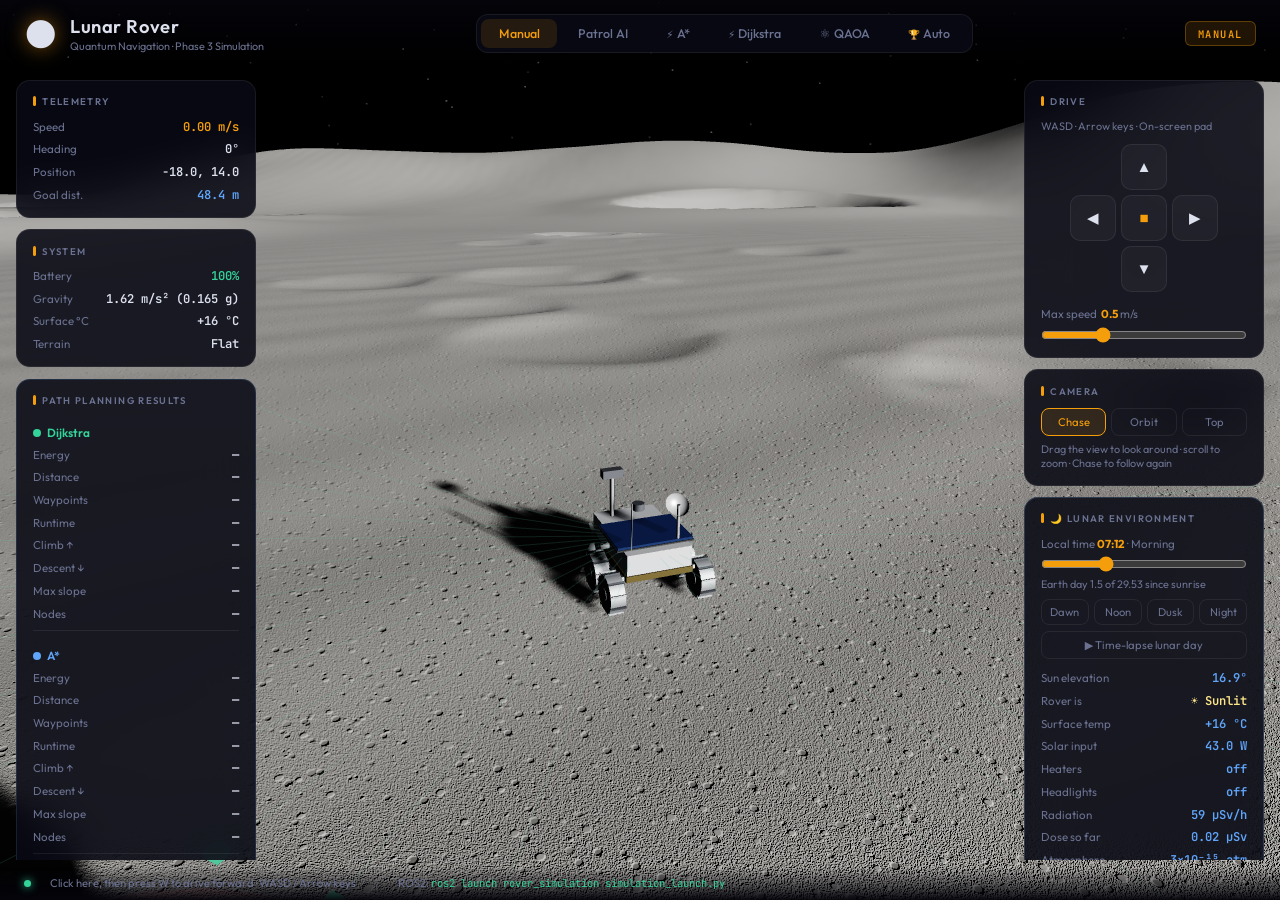
==== commit 40f07297: "new changes" ====
--- a/web/index.html
+++ b/web/index.html
@@ -12,7 +12,7 @@
   <link
     href="https://fonts.googleapis.com/css2?family=JetBrains+Mono:wght@400;600&family=Outfit:wght@300;400;500;600&display=swap"
     rel="stylesheet" />
-  <link rel="stylesheet" href="css/style.css" />
+  <link rel="stylesheet" href="css/style.css?v=moon6" />
 </head>
 
 <body>
@@ -71,7 +71,7 @@
         </div>
         <div class="stat-row">
           <dt>Position</dt>
-          <dd id="stat-pos">−3.0, 3.0</dd>
+          <dd id="stat-pos">−18.0, 14.0</dd>
         </div>
         <div class="stat-row">
           <dt>Goal dist.</dt>
@@ -93,7 +93,7 @@
         </div>
         <div class="stat-row">
           <dt>Surface °C</dt>
-          <dd id="stat-temp">−153 °C</dd>
+          <dd id="stat-temp">— °C</dd>
         </div>
         <div class="stat-row">
           <dt>Terrain</dt>
@@ -229,7 +229,39 @@
         <button id="cam-orbit" type="button" class="cam-btn" data-cam="orbit">Orbit</button>
         <button id="cam-top" type="button" class="cam-btn" data-cam="top">Top</button>
       </div>
-      <p class="hint orbit-hint">Orbit: drag · scroll to zoom</p>
+      <p class="hint orbit-hint">Drag the view to look around · scroll to zoom · Chase to follow again</p>
+    </section>
+
+    <!-- ── Lunar environment ─────────────────────────────────── -->
+    <section class="panel moon-panel">
+      <h2>🌙 Lunar Environment</h2>
+      <label class="slider-row">
+        <span>Local time <strong id="env-time">07:12</strong> · <span id="env-phase">Morning</span></span>
+        <input id="env-hour" autocomplete="off" type="range" min="0" max="24" step="0.05" value="7.2" aria-label="Lunar local time" />
+      </label>
+      <p class="hint env-days" id="env-earthdays">—</p>
+      <div class="cam-btns env-presets" role="group" aria-label="Time of lunar day">
+        <button type="button" class="cam-btn env-preset" data-hour="6.4">Dawn</button>
+        <button type="button" class="cam-btn env-preset" data-hour="12">Noon</button>
+        <button type="button" class="cam-btn env-preset" data-hour="17.6">Dusk</button>
+        <button type="button" class="cam-btn env-preset" data-hour="0">Night</button>
+      </div>
+      <button type="button" id="btn-timelapse" class="cam-btn env-timelapse">▶ Time-lapse lunar day</button>
+      <dl class="stats env-stats">
+        <div class="stat-row"><dt>Sun elevation</dt><dd id="env-sun" class="mono-val sensor-val">—</dd></div>
+        <div class="stat-row"><dt>Rover is</dt><dd id="env-light" class="mono-val sensor-val">—</dd></div>
+        <div class="stat-row"><dt>Surface temp</dt><dd id="env-temp" class="mono-val sensor-val">—</dd></div>
+        <div class="stat-row"><dt>Solar input</dt><dd id="env-solar" class="mono-val sensor-val">—</dd></div>
+        <div class="stat-row"><dt>Heaters</dt><dd id="env-heater" class="mono-val sensor-val">—</dd></div>
+        <div class="stat-row"><dt>Headlights</dt><dd id="env-lights" class="mono-val sensor-val">—</dd></div>
+        <div class="stat-row"><dt>Radiation</dt><dd id="env-rad" class="mono-val sensor-val">—</dd></div>
+        <div class="stat-row"><dt>Dose so far</dt><dd id="env-dose" class="mono-val sensor-val">—</dd></div>
+        <div class="stat-row"><dt>Atmosphere</dt><dd class="mono-val sensor-val">3×10⁻¹⁵ atm</dd></div>
+        <div class="stat-row"><dt>Gravity</dt><dd class="mono-val sensor-val">1.62 m/s²</dd></div>
+        <div class="stat-row"><dt>Earth link</dt><dd class="mono-val sensor-val">1.28 s one-way</dd></div>
+      </dl>
+      <p class="hint env-note">Vacuum: no air drag on dust, no sky glow, hard black shadows.
+        One lunar day ≈ 29.5 Earth days (≈ 14 days of light, 14 of night).</p>
     </section>
 
     <section class="panel terrain-panel">
@@ -243,6 +275,7 @@
       </div>
       <p class="hint" id="terrain-desc">Gentle undulation only — the baseline.</p>
       <p class="hint">Uphill costs more, gentle downhill less; &gt; 25° is impassable. Switching resets the rover to spawn.</p>
+      <button type="button" id="btn-overlay" class="bench-btn">Slope overlay: ON</button>
       <button type="button" id="btn-benchmark" class="bench-btn">Benchmark all terrains</button>
     </section>
 
@@ -263,6 +296,7 @@
         <div class="stat-row"><dt>Pitch</dt><dd id="sens-imu-pitch" class="mono-val sensor-val">—°</dd></div>
         <div class="stat-row"><dt>Accel X</dt><dd id="sens-imu-ax" class="mono-val sensor-val">—</dd></div>
         <div class="stat-row"><dt>Accel Z</dt><dd id="sens-imu-az" class="mono-val sensor-val">—</dd></div>
+        <div class="stat-row"><dt>Wheel slip</dt><dd id="sens-slip" class="mono-val sensor-val">—</dd></div>
       </dl>
     </section>
 
@@ -275,6 +309,7 @@
         <div class="stat-row"><dt>Distance</dt><dd id="sens-odom-dist" class="mono-val sensor-val">— m</dd></div>
         <div class="stat-row"><dt>Climb ↑</dt><dd id="sens-odom-climb" class="mono-val sensor-val">— m</dd></div>
         <div class="stat-row"><dt>Descent ↓</dt><dd id="sens-odom-desc" class="mono-val sensor-val">— m</dd></div>
+        <div class="stat-row"><dt>Drift (slip)</dt><dd id="sens-odom-err" class="mono-val sensor-val">— m</dd></div>
       </dl>
     </section>
 
@@ -285,6 +320,8 @@
         <div class="stat-row"><dt>Current</dt><dd id="sens-current" class="mono-val sensor-val">— A</dd></div>
         <div class="stat-row"><dt>Gravity</dt><dd id="sens-grav-power" class="mono-val sensor-val">— W</dd></div>
         <div class="stat-row"><dt>Used</dt><dd id="sens-consumed" class="mono-val sensor-val">— kJ</dd></div>
+        <div class="stat-row"><dt>Solar</dt><dd id="sens-solar" class="mono-val sensor-val">— W</dd></div>
+        <div class="stat-row"><dt>Net</dt><dd id="sens-net" class="mono-val sensor-val">— W</dd></div>
       </dl>
     </section>
 
@@ -337,7 +374,7 @@
         </div>
         <div class="legend-row">
           <span class="legend-swatch" style="background:#c9893f;"></span>
-          <span>Steep ground (tinted by slope)</span>
+          <span>Steep ground (slope overlay)</span>
         </div>
         <div class="legend-row">
           <span class="legend-swatch" style="background:#a8443a;"></span>
@@ -356,8 +393,8 @@
   </footer>
 
   <script src="lib/three.min.js"></script>
-  <script src="js/qaoa.js"></script>
-  <script src="js/sim.js"></script>
+  <script src="js/qaoa.js?v=moon6"></script>
+  <script src="js/sim.js?v=moon6"></script>
   <script>
     // Speed slider label
     var sl = document.getElementById("speed-slider");
--- a/web/css/style.css
+++ b/web/css/style.css
@@ -52,6 +52,12 @@
   inset: 0;
   z-index: 0;
   pointer-events: auto;
+  touch-action: none;   /* drags rotate the view instead of scrolling */
+  cursor: grab;
+}
+
+#canvas-wrap:active {
+  cursor: grabbing;
 }
 
 #canvas-wrap canvas {
@@ -942,3 +948,51 @@
   font-size: 0.72rem;
   color: var(--text);
 }
+
+/* ── Lunar environment panel ─────────────────────────────────────── */
+.moon-panel {
+  border-color: rgba(147, 197, 253, 0.2);
+}
+
+.moon-panel .slider-row {
+  margin-bottom: 0.3rem;
+}
+
+.env-days {
+  margin-bottom: 0.5rem;
+}
+
+.env-presets {
+  margin-bottom: 0.4rem;
+}
+
+.env-presets .cam-btn {
+  min-width: 0;
+  padding: 0.3rem 0.2rem;
+}
+
+.env-timelapse {
+  width: 100%;
+  margin-bottom: 0.7rem;
+}
+
+.env-note {
+  margin: 0.6rem 0 0;
+  line-height: 1.4;
+}
+
+.env-sunlit {
+  color: #fde68a !important;
+}
+
+.env-dark {
+  color: #93c5fd !important;
+}
+
+.env-hot {
+  color: #fb923c !important;
+}
+
+.env-cold {
+  color: #7dd3fc !important;
+}
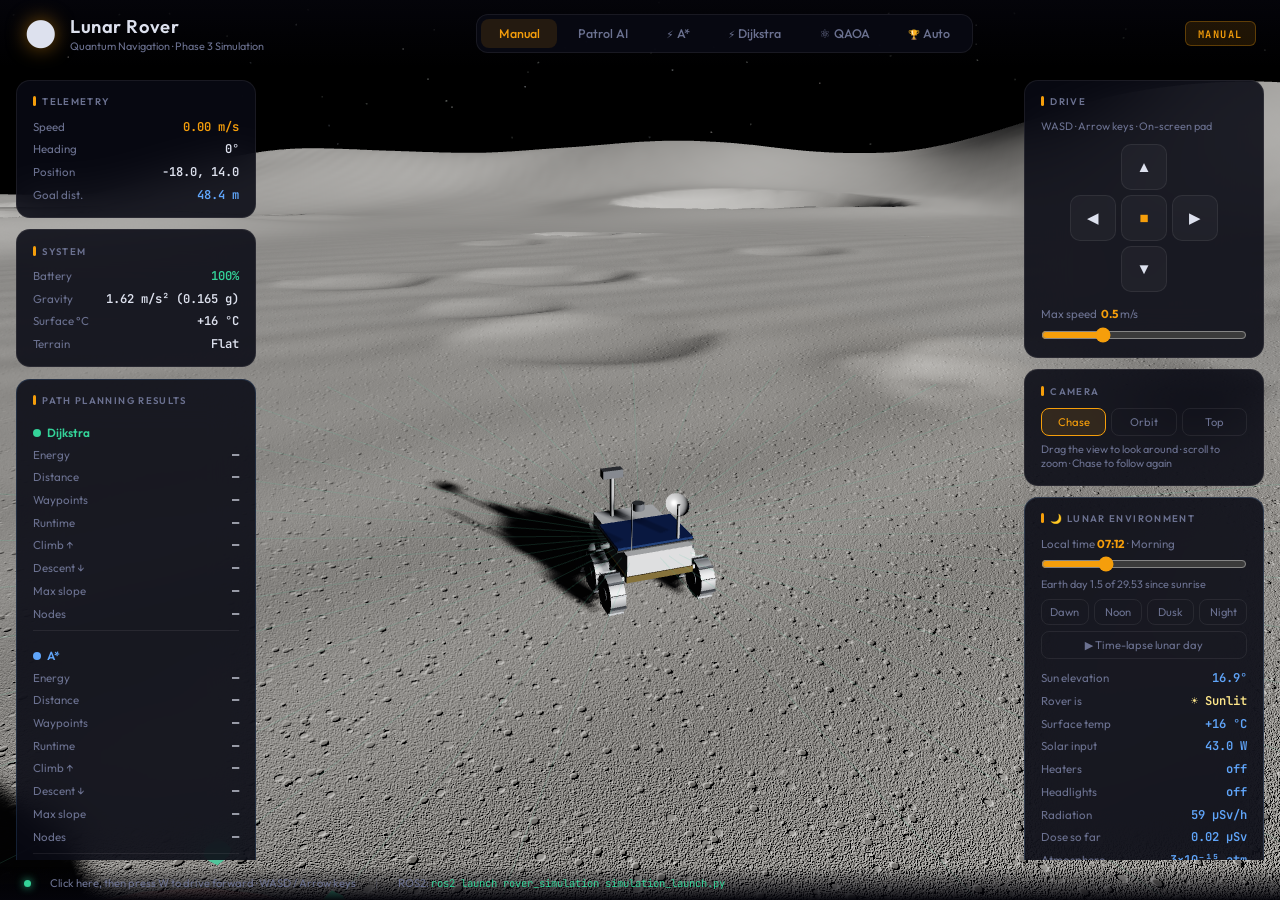
==== commit 643d5ff1: "Patrol AI finishes at the goal and re-plans around blocked slopes" ====
--- a/web/index.html
+++ b/web/index.html
@@ -12,7 +12,7 @@
   <link
     href="https://fonts.googleapis.com/css2?family=JetBrains+Mono:wght@400;600&family=Outfit:wght@300;400;500;600&display=swap"
     rel="stylesheet" />
-  <link rel="stylesheet" href="css/style.css?v=moon6" />
+  <link rel="stylesheet" href="css/style.css?v=moon8" />
 </head>
 
 <body>
@@ -393,8 +393,8 @@
   </footer>
 
   <script src="lib/three.min.js"></script>
-  <script src="js/qaoa.js?v=moon6"></script>
-  <script src="js/sim.js?v=moon6"></script>
+  <script src="js/qaoa.js?v=moon8"></script>
+  <script src="js/sim.js?v=moon8"></script>
   <script>
     // Speed slider label
     var sl = document.getElementById("speed-slider");
